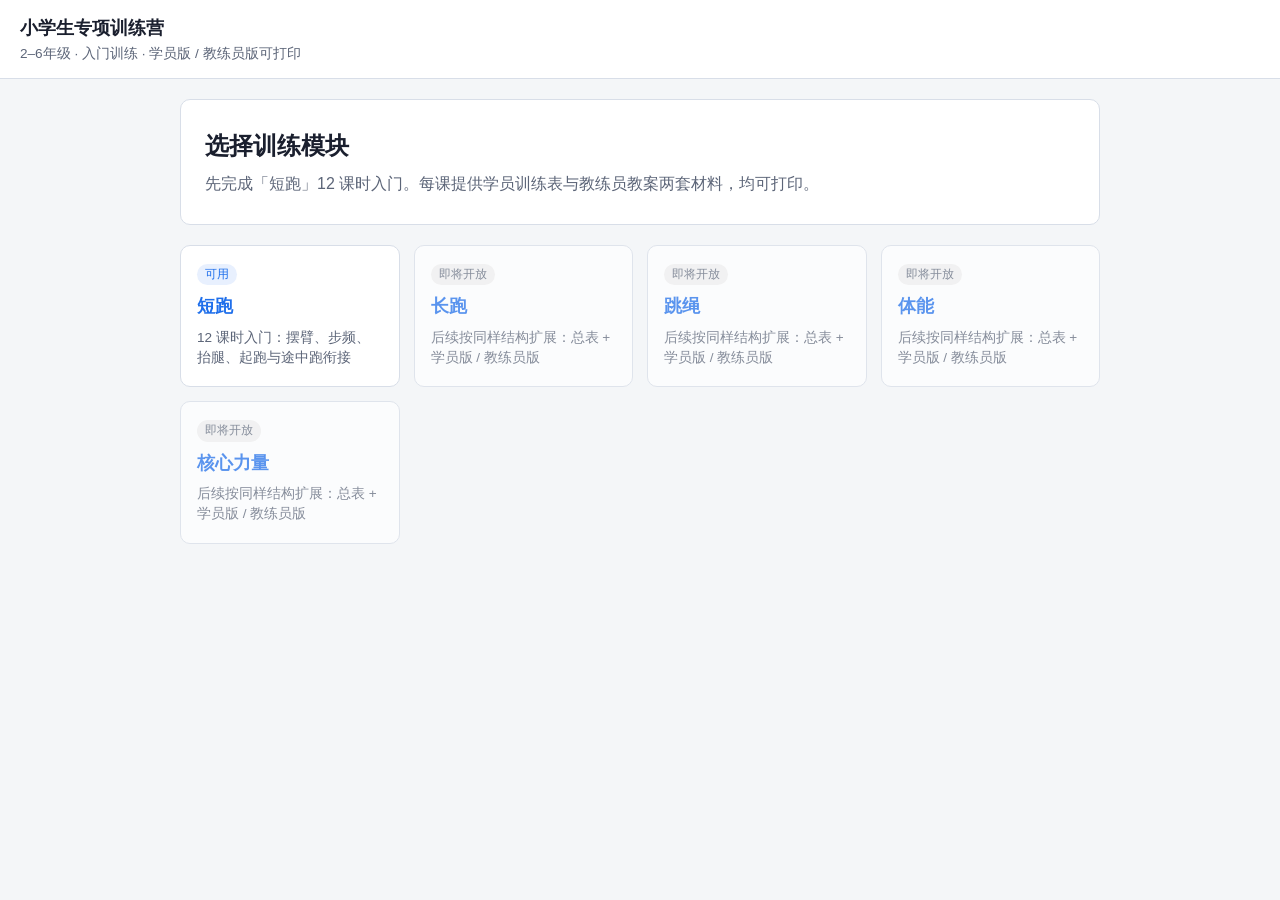
==== index.html @ 121a2a9d "Add elementary sprint training web app with student and coach sheets. Publishable static site: 12-le" ====
<!DOCTYPE html>
<html lang="zh-CN">
  <head>
    <meta charset="UTF-8" />
    <meta name="viewport" content="width=device-width, initial-scale=1" />
    <title>小学生专项训练营</title>
    <link rel="stylesheet" href="css/app.css" />
  </head>
  <body>
    <header class="app-header no-print">
      <div>
        <h1>小学生专项训练营</h1>
        <div class="sub">2–6年级 · 入门训练 · 学员版 / 教练员版可打印</div>
      </div>
    </header>

    <main class="container">
      <section class="hero">
        <h2>选择训练模块</h2>
        <p>
          先完成「短跑」12 课时入门。每课提供学员训练表与教练员教案两套材料，均可打印。
        </p>
      </section>

      <div class="module-grid">
        <a class="module-card" href="modules/sprint/index.html">
          <span class="badge">可用</span>
          <h3>短跑</h3>
          <p>12 课时入门：摆臂、步频、抬腿、起跑与途中跑衔接</p>
        </a>
        <a class="module-card disabled" href="modules/endurance/index.html">
          <span class="badge soon">即将开放</span>
          <h3>长跑</h3>
          <p>后续按同样结构扩展：总表 + 学员版 / 教练员版</p>
        </a>
        <a class="module-card disabled" href="modules/jump-rope/index.html">
          <span class="badge soon">即将开放</span>
          <h3>跳绳</h3>
          <p>后续按同样结构扩展：总表 + 学员版 / 教练员版</p>
        </a>
        <a class="module-card disabled" href="modules/fitness/index.html">
          <span class="badge soon">即将开放</span>
          <h3>体能</h3>
          <p>后续按同样结构扩展：总表 + 学员版 / 教练员版</p>
        </a>
        <a class="module-card disabled" href="modules/core/index.html">
          <span class="badge soon">即将开放</span>
          <h3>核心力量</h3>
          <p>后续按同样结构扩展：总表 + 学员版 / 教练员版</p>
        </a>
      </div>
    </main>
  </body>
</html>
---- css/app.css ----
/* 小学生专项训练营 · 公共样式 + 打印 */
:root {
  --bg: #f4f6f8;
  --surface: #ffffff;
  --text: #1a1f2e;
  --muted: #5c6578;
  --border: #d8dee8;
  --accent: #1f6feb;
  --accent-soft: #e8f0fe;
  --coach: #0f766e;
  --coach-soft: #e6f5f3;
  --danger: #b42318;
  --radius: 10px;
  --font: "Segoe UI", "PingFang SC", "Microsoft YaHei", sans-serif;
}

* {
  box-sizing: border-box;
}

html,
body {
  margin: 0;
  padding: 0;
  font-family: var(--font);
  color: var(--text);
  background: var(--bg);
  line-height: 1.5;
}

a {
  color: var(--accent);
  text-decoration: none;
}

a:hover {
  text-decoration: underline;
}

.no-print {
  /* toolbar / nav */
}

.app-header {
  background: var(--surface);
  border-bottom: 1px solid var(--border);
  padding: 14px 20px;
  display: flex;
  align-items: center;
  justify-content: space-between;
  gap: 12px;
  flex-wrap: wrap;
}

.app-header h1 {
  margin: 0;
  font-size: 1.15rem;
  font-weight: 650;
}

.app-header .sub {
  color: var(--muted);
  font-size: 0.85rem;
  margin-top: 2px;
}

.nav-links {
  display: flex;
  gap: 10px;
  flex-wrap: wrap;
  align-items: center;
}

.btn {
  display: inline-flex;
  align-items: center;
  justify-content: center;
  gap: 6px;
  border: 1px solid var(--border);
  background: var(--surface);
  color: var(--text);
  padding: 8px 14px;
  border-radius: 8px;
  font-size: 0.9rem;
  cursor: pointer;
  font-family: inherit;
}

.btn:hover {
  background: #f0f3f7;
  text-decoration: none;
}

.btn-primary {
  background: var(--accent);
  border-color: var(--accent);
  color: #fff;
}

.btn-primary:hover {
  background: #1858c7;
}

.btn-coach {
  background: var(--coach);
  border-color: var(--coach);
  color: #fff;
}

.btn-coach:hover {
  background: #0c5f59;
}

.btn-ghost {
  background: transparent;
}

.btn-danger {
  color: var(--danger);
  border-color: #f3c1bd;
}

.container {
  max-width: 960px;
  margin: 0 auto;
  padding: 20px;
}

.hero {
  background: var(--surface);
  border: 1px solid var(--border);
  border-radius: var(--radius);
  padding: 28px 24px;
  margin-bottom: 20px;
}

.hero h2 {
  margin: 0 0 8px;
  font-size: 1.5rem;
}

.hero p {
  margin: 0;
  color: var(--muted);
}

.module-grid {
  display: grid;
  grid-template-columns: repeat(auto-fill, minmax(180px, 1fr));
  gap: 14px;
}

.module-card {
  background: var(--surface);
  border: 1px solid var(--border);
  border-radius: var(--radius);
  padding: 18px 16px;
  display: flex;
  flex-direction: column;
  gap: 8px;
  min-height: 120px;
}

.module-card h3 {
  margin: 0;
  font-size: 1.1rem;
}

.module-card p {
  margin: 0;
  color: var(--muted);
  font-size: 0.85rem;
  flex: 1;
}

.module-card.disabled {
  opacity: 0.72;
}

.badge {
  display: inline-block;
  font-size: 0.72rem;
  padding: 2px 8px;
  border-radius: 999px;
  background: var(--accent-soft);
  color: var(--accent);
  width: fit-content;
}

.badge.soon {
  background: #f0f0f0;
  color: var(--muted);
}

.panel {
  background: var(--surface);
  border: 1px solid var(--border);
  border-radius: var(--radius);
  padding: 16px;
  margin-bottom: 16px;
}

.panel h3 {
  margin: 0 0 12px;
  font-size: 1.05rem;
  border-bottom: 1px solid var(--border);
  padding-bottom: 8px;
}

.toolbar {
  display: flex;
  flex-wrap: wrap;
  gap: 8px;
  margin-bottom: 16px;
  align-items: center;
}

.table-wrap {
  overflow-x: auto;
  background: var(--surface);
  border: 1px solid var(--border);
  border-radius: var(--radius);
}

table.plan-table {
  width: 100%;
  border-collapse: collapse;
  font-size: 0.92rem;
}

table.plan-table th,
table.plan-table td {
  border-bottom: 1px solid var(--border);
  padding: 10px 12px;
  text-align: left;
  vertical-align: top;
}

table.plan-table th {
  background: #f7f9fc;
  font-weight: 600;
}

table.plan-table tr:last-child td {
  border-bottom: none;
}

.actions {
  display: flex;
  gap: 8px;
  flex-wrap: wrap;
}

/* ===== Lesson sheets ===== */
.sheet {
  background: var(--surface);
  border: 1px solid var(--border);
  border-radius: var(--radius);
  padding: 20px 22px;
}

.sheet-title {
  text-align: center;
  margin: 0 0 4px;
  font-size: 1.25rem;
}

.sheet-meta {
  text-align: center;
  color: var(--muted);
  font-size: 0.88rem;
  margin-bottom: 16px;
}

.meta-grid {
  display: grid;
  grid-template-columns: repeat(3, 1fr);
  gap: 10px;
  margin-bottom: 16px;
}

.field label {
  display: block;
  font-size: 0.8rem;
  color: var(--muted);
  margin-bottom: 4px;
}

.field input,
.field textarea {
  width: 100%;
  border: 1px solid var(--border);
  border-radius: 6px;
  padding: 8px 10px;
  font: inherit;
  background: #fff;
}

.section {
  margin-bottom: 16px;
  border: 1px solid var(--border);
  border-radius: 8px;
  overflow: hidden;
}

.section-head {
  background: #f7f9fc;
  padding: 8px 12px;
  font-weight: 650;
  font-size: 0.95rem;
  border-bottom: 1px solid var(--border);
  display: flex;
  justify-content: space-between;
  align-items: center;
}

.section-head.coach {
  background: var(--coach-soft);
  color: var(--coach);
}

.section-body {
  padding: 12px;
}

.checklist {
  display: flex;
  flex-wrap: wrap;
  gap: 8px 14px;
  margin: 0;
  padding: 0;
  list-style: none;
}

.checklist li {
  font-size: 0.9rem;
}

.checklist label {
  display: inline-flex;
  align-items: center;
  gap: 6px;
  cursor: pointer;
}

.sub-label {
  font-size: 0.82rem;
  color: var(--muted);
  margin: 10px 0 6px;
  font-weight: 600;
}

.drill-row {
  border: 1px solid var(--border);
  border-radius: 8px;
  padding: 10px 12px;
  margin-bottom: 10px;
}

.drill-row.focus {
  border-color: #9db7f0;
  background: #f8fbff;
}

.drill-name {
  font-weight: 650;
  display: flex;
  align-items: center;
  gap: 8px;
  margin-bottom: 4px;
}

.tag-focus {
  font-size: 0.72rem;
  background: var(--accent);
  color: #fff;
  padding: 1px 7px;
  border-radius: 999px;
}

.drill-dose {
  font-size: 0.88rem;
  color: var(--muted);
}

.mastery {
  margin-top: 8px;
  display: flex;
  flex-wrap: wrap;
  gap: 10px 16px;
  align-items: center;
  font-size: 0.88rem;
}

.mastery span.label {
  font-weight: 600;
}

.sign-row {
  display: grid;
  grid-template-columns: 1fr 1fr;
  gap: 20px;
  margin-top: 18px;
  padding-top: 12px;
  border-top: 1px dashed var(--border);
}

.sign-box {
  min-height: 56px;
}

.sign-box .line {
  margin-top: 28px;
  border-bottom: 1px solid var(--text);
}

.muted {
  color: var(--muted);
}

.note {
  font-size: 0.85rem;
  color: var(--muted);
}

ul.plain {
  margin: 6px 0;
  padding-left: 1.2rem;
}

ul.plain li {
  margin-bottom: 4px;
}

.error-list {
  margin: 8px 0 0;
  padding: 0;
  list-style: none;
}

.error-list li {
  border-left: 3px solid #e2a39d;
  padding: 6px 10px;
  margin-bottom: 6px;
  background: #fff8f7;
  font-size: 0.88rem;
}

.coach-block {
  margin-bottom: 14px;
}

.coach-block h4 {
  margin: 0 0 6px;
  font-size: 0.95rem;
}

.obj-grid {
  display: grid;
  grid-template-columns: 1fr;
  gap: 6px;
  font-size: 0.9rem;
}

.placeholder-page {
  text-align: center;
  padding: 48px 20px;
}

.placeholder-page h2 {
  margin-top: 0;
}

@media (max-width: 720px) {
  .meta-grid,
  .sign-row {
    grid-template-columns: 1fr;
  }
}

/* ===== Print ===== */
@media print {
  @page {
    size: A4 portrait;
    margin: 12mm 12mm;
  }

  body {
    background: #fff;
    color: #000;
  }

  .no-print,
  .app-header .nav-links,
  .toolbar {
    display: none !important;
  }

  .app-header {
    border: none;
    padding: 0 0 8px;
  }

  .container {
    max-width: none;
    padding: 0;
  }

  .sheet,
  .panel,
  .table-wrap,
  .section,
  .drill-row {
    border-color: #999;
    box-shadow: none;
    break-inside: avoid;
  }

  .sheet {
    padding: 0;
    border: none;
  }

  .drill-row.focus {
    background: #fff;
  }

  .section-head {
    background: #eee !important;
    color: #000 !important;
    -webkit-print-color-adjust: exact;
    print-color-adjust: exact;
  }

  a {
    color: inherit;
    text-decoration: none;
  }

  .btn {
    display: none !important;
  }

  /* Student: aim for one page */
  body.role-student .sheet {
    font-size: 11pt;
  }

  body.role-student .section {
    margin-bottom: 8px;
  }

  body.role-student .section-body {
    padding: 8px;
  }

  body.role-coach .section {
    break-inside: avoid;
  }
}
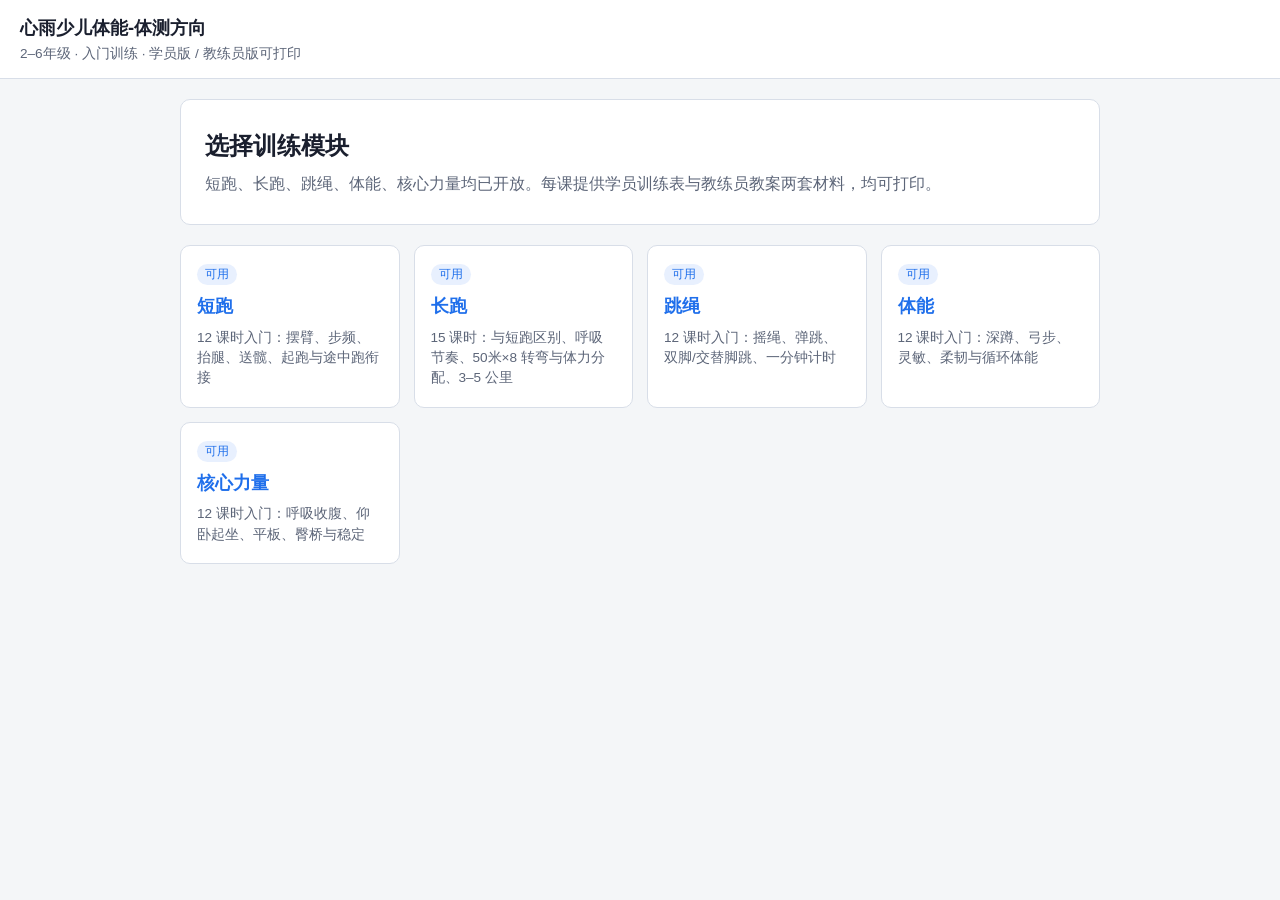
==== commit 7331b778: "Add jump-rope, fitness, core, and endurance modules with shared lesson runtime. Drop standing long j" ====
--- a/index.html
+++ b/index.html
@@ -3,13 +3,13 @@
   <head>
     <meta charset="UTF-8" />
     <meta name="viewport" content="width=device-width, initial-scale=1" />
-    <title>小学生专项训练营</title>
+    <title>心雨少儿体能-体测方向</title>
     <link rel="stylesheet" href="css/app.css" />
   </head>
   <body>
     <header class="app-header no-print">
       <div>
-        <h1>小学生专项训练营</h1>
+        <h1>心雨少儿体能-体测方向</h1>
         <div class="sub">2–6年级 · 入门训练 · 学员版 / 教练员版可打印</div>
       </div>
     </header>
@@ -18,7 +18,7 @@
       <section class="hero">
         <h2>选择训练模块</h2>
         <p>
-          先完成「短跑」12 课时入门。每课提供学员训练表与教练员教案两套材料，均可打印。
+          短跑、长跑、跳绳、体能、核心力量均已开放。每课提供学员训练表与教练员教案两套材料，均可打印。
         </p>
       </section>
 
@@ -26,27 +26,27 @@
         <a class="module-card" href="modules/sprint/index.html">
           <span class="badge">可用</span>
           <h3>短跑</h3>
-          <p>12 课时入门：摆臂、步频、抬腿、起跑与途中跑衔接</p>
+          <p>12 课时入门：摆臂、步频、抬腿、送髋、起跑与途中跑衔接</p>
         </a>
-        <a class="module-card disabled" href="modules/endurance/index.html">
-          <span class="badge soon">即将开放</span>
+        <a class="module-card" href="modules/endurance/index.html">
+          <span class="badge">可用</span>
           <h3>长跑</h3>
-          <p>后续按同样结构扩展：总表 + 学员版 / 教练员版</p>
+          <p>15 课时：与短跑区别、呼吸节奏、50米×8 转弯与体力分配、3–5 公里</p>
         </a>
-        <a class="module-card disabled" href="modules/jump-rope/index.html">
-          <span class="badge soon">即将开放</span>
+        <a class="module-card" href="modules/jump-rope/index.html">
+          <span class="badge">可用</span>
           <h3>跳绳</h3>
-          <p>后续按同样结构扩展：总表 + 学员版 / 教练员版</p>
+          <p>12 课时入门：摇绳、弹跳、双脚/交替脚跳、一分钟计时</p>
         </a>
-        <a class="module-card disabled" href="modules/fitness/index.html">
-          <span class="badge soon">即将开放</span>
+        <a class="module-card" href="modules/fitness/index.html">
+          <span class="badge">可用</span>
           <h3>体能</h3>
-          <p>后续按同样结构扩展：总表 + 学员版 / 教练员版</p>
+          <p>12 课时入门：深蹲、弓步、灵敏、柔韧与循环体能</p>
         </a>
-        <a class="module-card disabled" href="modules/core/index.html">
-          <span class="badge soon">即将开放</span>
+        <a class="module-card" href="modules/core/index.html">
+          <span class="badge">可用</span>
           <h3>核心力量</h3>
-          <p>后续按同样结构扩展：总表 + 学员版 / 教练员版</p>
+          <p>12 课时入门：呼吸收腹、仰卧起坐、平板、臀桥与稳定</p>
         </a>
       </div>
     </main>
--- a/css/app.css
+++ b/css/app.css
@@ -245,10 +245,24 @@
   border-bottom: none;
 }
 
+table.plan-table td.no-print {
+  white-space: nowrap;
+  width: 1%;
+}
+
 .actions {
   display: flex;
-  gap: 8px;
-  flex-wrap: wrap;
+  gap: 14px;
+  flex-wrap: nowrap;
+  white-space: nowrap;
+  align-items: center;
+}
+
+.actions .btn {
+  flex: none;
+  white-space: nowrap;
+  min-width: 4.5em;
+  justify-content: center;
 }
 
 /* ===== Lesson sheets ===== */
@@ -276,7 +290,63 @@
   display: grid;
   grid-template-columns: repeat(3, 1fr);
   gap: 10px;
+  margin-bottom: 10px;
+}
+
+.sheet-header-row {
+  display: flex;
+  align-items: flex-start;
+  justify-content: space-between;
+  gap: 20px;
   margin-bottom: 16px;
+}
+
+.sheet-header-left {
+  flex: 1;
+  min-width: 0;
+  display: flex;
+  flex-direction: column;
+  gap: 10px;
+}
+
+.datetime-stack {
+  display: flex;
+  flex-direction: row;
+  flex-wrap: wrap;
+  align-items: flex-start;
+  gap: 12px 20px;
+}
+
+.datetime-stack > .field {
+  flex: 0 1 auto;
+  min-width: 0;
+}
+
+.sheet-header-right {
+  flex: none;
+  width: 240px;
+}
+
+.meta-grid.time-range {
+  grid-template-columns: 1fr;
+  margin-bottom: 16px;
+}
+
+.time-range-fields {
+  display: flex;
+  align-items: center;
+  gap: 8px;
+  max-width: 360px;
+}
+
+.time-range-fields input[type="time"] {
+  flex: 1;
+  min-width: 0;
+}
+
+.time-range-fields .sep {
+  color: var(--muted);
+  flex: none;
 }
 
 .field label {
@@ -294,6 +364,142 @@
   padding: 8px 10px;
   font: inherit;
   background: #fff;
+}
+
+.field select {
+  width: 100%;
+  border: 1px solid var(--border);
+  border-radius: 6px;
+  padding: 8px 10px;
+  font: inherit;
+  background: #fff;
+}
+
+.student-picker {
+  position: relative;
+  display: flex;
+  align-items: stretch;
+  gap: 0;
+}
+
+.student-picker input#studentName {
+  flex: 1;
+  min-width: 0;
+  border-radius: 6px 0 0 6px;
+}
+
+.student-picker-toggle {
+  flex: none;
+  width: 40px;
+  border: 1px solid var(--border);
+  border-left: none;
+  border-radius: 0 6px 6px 0;
+  background: #f7f9fc;
+  color: var(--text);
+  cursor: pointer;
+  font-size: 0.95rem;
+  line-height: 1;
+}
+
+.student-picker-toggle:hover {
+  background: #eef2f7;
+}
+
+.student-picker-list {
+  position: absolute;
+  left: 0;
+  right: 0;
+  top: calc(100% + 4px);
+  z-index: 20;
+  margin: 0;
+  padding: 6px 0;
+  list-style: none;
+  max-height: 240px;
+  overflow-y: auto;
+  background: #fff;
+  border: 1px solid var(--border);
+  border-radius: 8px;
+  box-shadow: 0 8px 24px rgba(26, 31, 46, 0.12);
+}
+
+.student-picker-list[hidden] {
+  display: none !important;
+}
+
+.student-picker-item {
+  padding: 10px 14px;
+  cursor: pointer;
+  font-size: 0.95rem;
+}
+
+.student-picker-item:hover,
+.student-picker-item:focus {
+  background: var(--accent-soft);
+  outline: none;
+}
+
+.student-picker.is-open .student-picker-toggle {
+  background: #e8f0fe;
+}
+
+@media print {
+  .student-picker-toggle,
+  .student-picker-list {
+    display: none !important;
+  }
+
+  .student-picker input#studentName {
+    border-radius: 6px;
+  }
+}
+
+.exporting-image .student-picker-toggle,
+.exporting-image .student-picker-list {
+  display: none !important;
+}
+
+.field-coach .coach-qr-host {
+  margin-top: 10px;
+}
+
+.coach-card {
+  display: inline-flex;
+  flex-direction: column;
+  align-items: center;
+  gap: 8px;
+  padding: 0;
+  border: none;
+  border-radius: 0;
+  background: transparent;
+}
+
+.coach-qr-img {
+  width: 96px;
+  height: 96px;
+  object-fit: contain;
+  border: 1px solid var(--border);
+  border-radius: 6px;
+  background: #fff;
+  flex: none;
+}
+
+.coach-card-name {
+  font-size: 0.95rem;
+  font-weight: 650;
+  color: var(--text);
+  text-align: center;
+  line-height: 1.3;
+}
+
+/* 导出图片 / 打印预处理后的纯文本值 */
+.print-plain-value {
+  display: inline-block;
+  min-height: 1.4em;
+  font-size: 1rem;
+  line-height: 1.5;
+  color: var(--text);
+  border: none !important;
+  padding: 8px 0;
 }
 
 .section {
@@ -343,6 +549,37 @@
   cursor: pointer;
 }
 
+.tag-list {
+  display: flex;
+  flex-wrap: wrap;
+  gap: 8px;
+  margin: 0;
+  padding: 0;
+  list-style: none;
+}
+
+.tag-list li {
+  font-size: 0.88rem;
+  padding: 4px 10px;
+  border: 1px solid var(--border);
+  border-radius: 6px;
+  background: #f7f9fc;
+}
+
+.tag-list.ordered {
+  counter-reset: cardio;
+}
+
+.tag-list.ordered li {
+  counter-increment: cardio;
+}
+
+.tag-list.ordered li::before {
+  content: counter(cardio) ". ";
+  color: var(--muted);
+  font-weight: 600;
+}
+
 .sub-label {
   font-size: 0.82rem;
   color: var(--muted);
@@ -384,16 +621,72 @@
 }
 
 .mastery {
-  margin-top: 8px;
+  margin-top: 10px;
   display: flex;
   flex-wrap: wrap;
-  gap: 10px 16px;
-  align-items: center;
-  font-size: 0.88rem;
+  gap: 10px 14px;
+  align-items: center;
+  font-size: 0.95rem;
 }
 
 .mastery span.label {
   font-weight: 600;
+  margin-right: 4px;
+}
+
+.mastery-option {
+  display: inline-flex;
+  align-items: center;
+  justify-content: center;
+  min-width: 5.5em;
+  padding: 10px 16px;
+  border: 1px solid #d8dee8;
+  border-radius: 8px;
+  cursor: pointer;
+  font: inherit;
+  font-weight: 600;
+  user-select: none;
+  line-height: 1.2;
+  color: #1a1f2e;
+  background: #ffffff;
+  box-shadow: none;
+}
+
+.mastery-option:hover {
+  border-color: #b8c0cc;
+}
+
+.mastery-option.is-selected.mastery-none {
+  color: #c62828;
+  border-color: #c62828;
+  background: #ffebee;
+  box-shadow: inset 0 0 0 1px #c62828;
+}
+
+.mastery-option.is-selected.mastery-basic {
+  color: #c79100;
+  border-color: #f9a825;
+  background: #fffde7;
+  box-shadow: inset 0 0 0 1px #f9a825;
+}
+
+.mastery-option.is-selected.mastery-good {
+  color: #2e7d32;
+  border-color: #2e7d32;
+  background: #e8f5e9;
+  box-shadow: inset 0 0 0 1px #2e7d32;
+}
+
+.exporting-image .mastery-option {
+  -webkit-print-color-adjust: exact;
+  print-color-adjust: exact;
+}
+
+@media print {
+  .mastery-option {
+    -webkit-print-color-adjust: exact;
+    print-color-adjust: exact;
+  }
 }
 
 .sign-row {
@@ -471,39 +764,141 @@
   margin-top: 0;
 }
 
-@media (max-width: 720px) {
+@media screen and (max-width: 720px) {
   .meta-grid,
+  .meta-grid.time-range,
   .sign-row {
     grid-template-columns: 1fr;
   }
-}
-
-/* ===== Print ===== */
+
+  .sheet-header-row {
+    flex-direction: column;
+  }
+
+  .sheet-header-right {
+    width: 100%;
+  }
+
+  .datetime-stack {
+    flex-direction: column;
+  }
+}
+
+/* ===== 导出图片：保持屏幕自然版式，仅去掉交互控件观感 ===== */
+.exporting-image {
+  box-shadow: none !important;
+  background: #fff !important;
+}
+
+.exporting-image input:not([type="radio"]):not([type="checkbox"]),
+.exporting-image select,
+.exporting-image textarea {
+  border: none !important;
+  outline: none !important;
+  box-shadow: none !important;
+  background: transparent !important;
+  padding-left: 0 !important;
+  padding-right: 0 !important;
+  -webkit-appearance: none !important;
+  appearance: none !important;
+}
+
+.exporting-image .coach-card {
+  border: none !important;
+  background: transparent !important;
+  padding-left: 0 !important;
+}
+
+.exporting-image .coach-qr-img {
+  width: 120px !important;
+  height: 120px !important;
+  visibility: visible !important;
+  opacity: 1 !important;
+  display: inline-block !important;
+  flex: none !important;
+  -webkit-print-color-adjust: exact;
+  print-color-adjust: exact;
+}
+
+.exporting-image .field-coach select,
+.exporting-image select#coachId {
+  display: none !important;
+}
+
+.exporting-image .print-plain-value {
+  border: none !important;
+}
+
+.exporting-image .sheet-header-row {
+  justify-content: flex-start !important;
+  gap: 24px;
+  padding-right: 36px;
+}
+
+.exporting-image .sheet-header-right {
+  margin-right: 28px;
+}
+
+.exporting-image .datetime-stack {
+  display: flex !important;
+  flex-direction: row !important;
+  flex-wrap: nowrap !important;
+  align-items: flex-end !important;
+  gap: 16px 24px !important;
+}
+
+.exporting-image .sheet-header-left .print-plain-value {
+  font-size: 1.15rem !important;
+  font-weight: 700 !important;
+}
+
+/* ===== Print：A4 打印版式（与导出图片分开） ===== */
 @media print {
   @page {
     size: A4 portrait;
-    margin: 12mm 12mm;
-  }
-
+    margin: 10mm 12mm;
+  }
+
+  html,
   body {
-    background: #fff;
-    color: #000;
+    background: #fff !important;
+    color: #000 !important;
+    margin: 0 !important;
+    padding: 0 !important;
   }
 
   .no-print,
-  .app-header .nav-links,
-  .toolbar {
+  .app-header,
+  .toolbar,
+  .nav-links,
+  .btn,
+  .panel.no-print,
+  #hint-bar {
     display: none !important;
   }
 
-  .app-header {
-    border: none;
-    padding: 0 0 8px;
-  }
-
   .container {
-    max-width: none;
-    padding: 0;
+    max-width: none !important;
+    margin: 0 !important;
+    padding: 0 !important;
+  }
+
+  #lesson-root > *:not(#print-area),
+  main > *:not(#print-area):not(#lesson-root) {
+    display: none !important;
+  }
+
+  #print-area {
+    display: block !important;
+    position: static !important;
+    width: 100% !important;
+    max-width: none !important;
+    margin: 0 !important;
+    padding: 0 !important;
+    border: none !important;
+    background: #fff !important;
+    box-shadow: none !important;
+    border-radius: 0 !important;
   }
 
   .sheet,
@@ -511,18 +906,23 @@
   .table-wrap,
   .section,
   .drill-row {
-    border-color: #999;
-    box-shadow: none;
+    border-color: #999 !important;
+    box-shadow: none !important;
     break-inside: avoid;
   }
 
   .sheet {
-    padding: 0;
-    border: none;
+    padding: 0 !important;
+    border: none !important;
+  }
+
+  .table-wrap {
+    border: 1px solid #999 !important;
+    border-radius: 0 !important;
   }
 
   .drill-row.focus {
-    background: #fff;
+    background: #fff !important;
   }
 
   .section-head {
@@ -537,24 +937,152 @@
     text-decoration: none;
   }
 
-  .btn {
-    display: none !important;
-  }
-
-  /* Student: aim for one page */
+  body.role-student #print-area,
   body.role-student .sheet {
-    font-size: 11pt;
+    font-size: 10.5pt;
   }
 
   body.role-student .section {
-    margin-bottom: 8px;
+    margin-bottom: 6px;
   }
 
   body.role-student .section-body {
-    padding: 8px;
+    padding: 6px 8px;
+  }
+
+  body.role-student .sign-row {
+    margin-top: 10px;
+  }
+
+  body.role-student .sheet-header-row {
+    display: flex !important;
+    flex-direction: row !important;
+    align-items: flex-start !important;
+    justify-content: flex-start !important;
+    gap: 24px;
+    margin-bottom: 10px;
+    padding-right: 36px;
+  }
+
+  body.role-student .sheet-header-left {
+    flex: 1 1 auto !important;
+    min-width: 0;
+  }
+
+  body.role-student .sheet-header-right {
+    flex: 0 0 auto !important;
+    width: auto !important;
+    max-width: 140px;
+    margin-left: 0;
+    margin-right: 28px;
   }
 
   body.role-coach .section {
     break-inside: avoid;
   }
-}
+
+  #print-area .sheet-header-row {
+    display: flex !important;
+    flex-direction: row !important;
+    align-items: flex-start !important;
+    justify-content: flex-start !important;
+    gap: 24px;
+    padding-right: 36px;
+  }
+
+  #print-area .sheet-header-left {
+    flex: 1 1 auto !important;
+  }
+
+  #print-area .sheet-header-right {
+    flex: 0 0 auto !important;
+    width: auto !important;
+    margin-right: 28px;
+  }
+
+  #print-area .datetime-stack,
+  body.role-student .datetime-stack {
+    display: flex !important;
+    flex-direction: row !important;
+    flex-wrap: nowrap !important;
+    align-items: flex-end !important;
+    gap: 16px 24px !important;
+  }
+
+  #print-area .datetime-stack > .field {
+    flex: 0 0 auto !important;
+  }
+
+  /* 学员姓名 / 日期 / 时间：加大加粗 */
+  #print-area .sheet-header-left .print-plain-value,
+  #print-area .sheet-header-left input,
+  #print-area .sheet-header-left .time-range-fields .sep {
+    font-size: 12.5pt !important;
+    font-weight: 700 !important;
+  }
+
+  #print-area input:not([type="radio"]):not([type="checkbox"]),
+  #print-area select,
+  #print-area textarea {
+    border: none !important;
+    outline: none !important;
+    box-shadow: none !important;
+    background: transparent !important;
+    padding-left: 0 !important;
+    padding-right: 0 !important;
+    -webkit-appearance: none !important;
+    appearance: none !important;
+  }
+
+  #print-area .field-coach select,
+  #print-area select#coachId {
+    display: none !important;
+  }
+
+  #print-area .coach-card {
+    border: none !important;
+    padding: 0 !important;
+    background: transparent !important;
+    gap: 10px;
+  }
+
+  #print-area .coach-qr-img {
+    display: inline-block !important;
+    visibility: visible !important;
+    width: 120px !important;
+    height: 120px !important;
+    -webkit-print-color-adjust: exact !important;
+    print-color-adjust: exact !important;
+  }
+
+  #print-area .print-plain-value {
+    border: none !important;
+  }
+
+  body[data-page="module-index"] .no-print,
+  body[data-page="module-index"] th.no-print,
+  body[data-page="module-index"] td.no-print,
+  body[data-page="module-index"] .actions,
+  body[data-page="sprint-index"] .no-print,
+  body[data-page="sprint-index"] th.no-print,
+  body[data-page="sprint-index"] td.no-print,
+  body[data-page="sprint-index"] .actions,
+  body[data-page="endurance-index"] .no-print,
+  body[data-page="endurance-index"] th.no-print,
+  body[data-page="endurance-index"] td.no-print,
+  body[data-page="endurance-index"] .actions,
+  body[data-page="jump-rope-index"] .no-print,
+  body[data-page="jump-rope-index"] th.no-print,
+  body[data-page="jump-rope-index"] td.no-print,
+  body[data-page="jump-rope-index"] .actions,
+  body[data-page="fitness-index"] .no-print,
+  body[data-page="fitness-index"] th.no-print,
+  body[data-page="fitness-index"] td.no-print,
+  body[data-page="fitness-index"] .actions,
+  body[data-page="core-index"] .no-print,
+  body[data-page="core-index"] th.no-print,
+  body[data-page="core-index"] td.no-print,
+  body[data-page="core-index"] .actions {
+    display: none !important;
+  }
+}
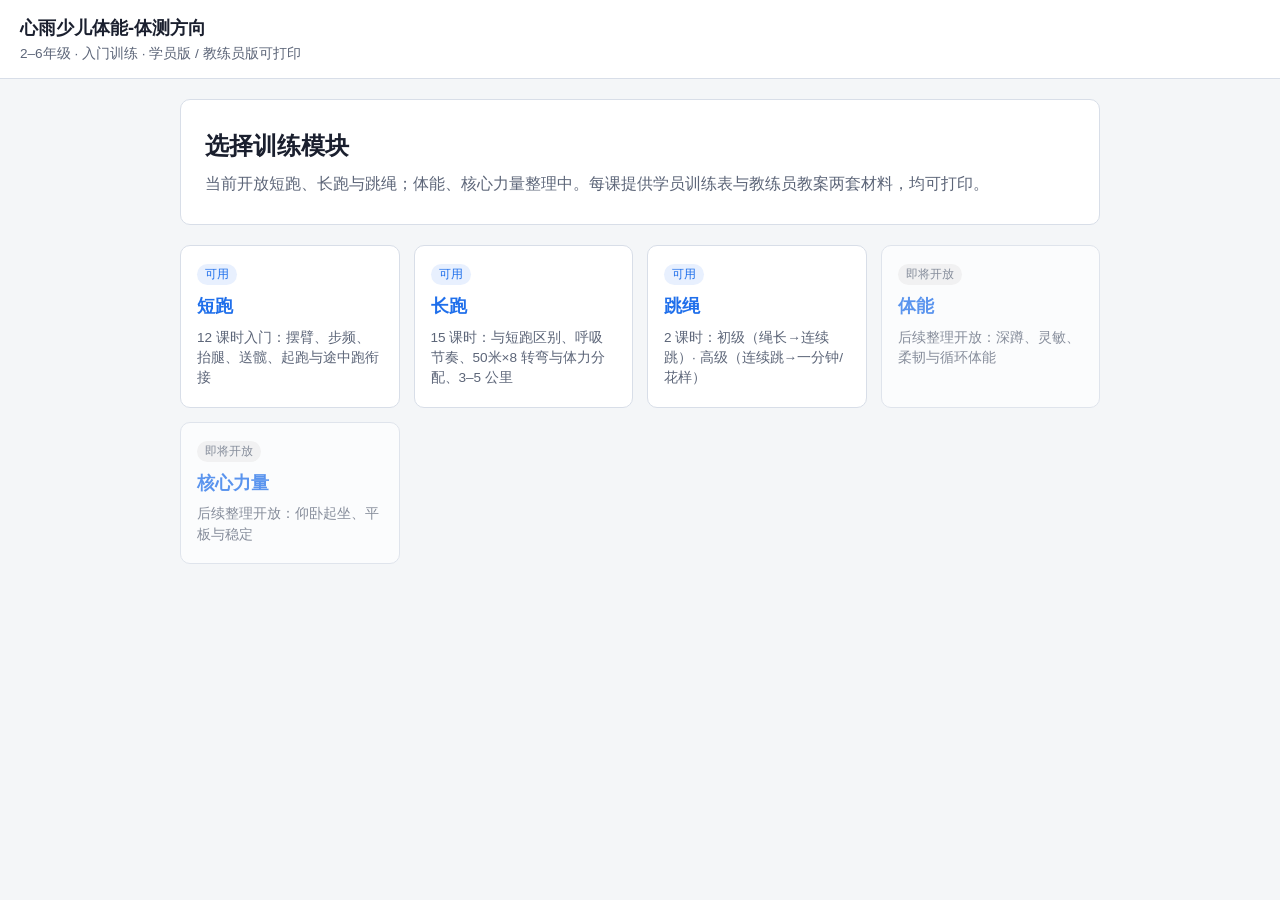
==== commit 1d783b32: "Restructure jump-rope into beginner and advanced lessons and open it on the home page. Keep fitness " ====
--- a/index.html
+++ b/index.html
@@ -18,7 +18,7 @@
       <section class="hero">
         <h2>选择训练模块</h2>
         <p>
-          短跑、长跑、跳绳、体能、核心力量均已开放。每课提供学员训练表与教练员教案两套材料，均可打印。
+          当前开放短跑、长跑与跳绳；体能、核心力量整理中。每课提供学员训练表与教练员教案两套材料，均可打印。
         </p>
       </section>
 
@@ -36,17 +36,17 @@
         <a class="module-card" href="modules/jump-rope/index.html">
           <span class="badge">可用</span>
           <h3>跳绳</h3>
-          <p>12 课时入门：摇绳、弹跳、双脚/交替脚跳、一分钟计时</p>
+          <p>2 课时：初级（绳长→连续跳）· 高级（连续跳→一分钟/花样）</p>
         </a>
-        <a class="module-card" href="modules/fitness/index.html">
-          <span class="badge">可用</span>
+        <a class="module-card disabled" href="modules/fitness/index.html" aria-disabled="true" tabindex="-1">
+          <span class="badge soon">即将开放</span>
           <h3>体能</h3>
-          <p>12 课时入门：深蹲、弓步、灵敏、柔韧与循环体能</p>
+          <p>后续整理开放：深蹲、灵敏、柔韧与循环体能</p>
         </a>
-        <a class="module-card" href="modules/core/index.html">
-          <span class="badge">可用</span>
+        <a class="module-card disabled" href="modules/core/index.html" aria-disabled="true" tabindex="-1">
+          <span class="badge soon">即将开放</span>
           <h3>核心力量</h3>
-          <p>12 课时入门：呼吸收腹、仰卧起坐、平板、臀桥与稳定</p>
+          <p>后续整理开放：仰卧起坐、平板与稳定</p>
         </a>
       </div>
     </main>
--- a/css/app.css
+++ b/css/app.css
@@ -175,6 +175,8 @@
 
 .module-card.disabled {
   opacity: 0.72;
+  pointer-events: none;
+  cursor: not-allowed;
 }
 
 .badge {
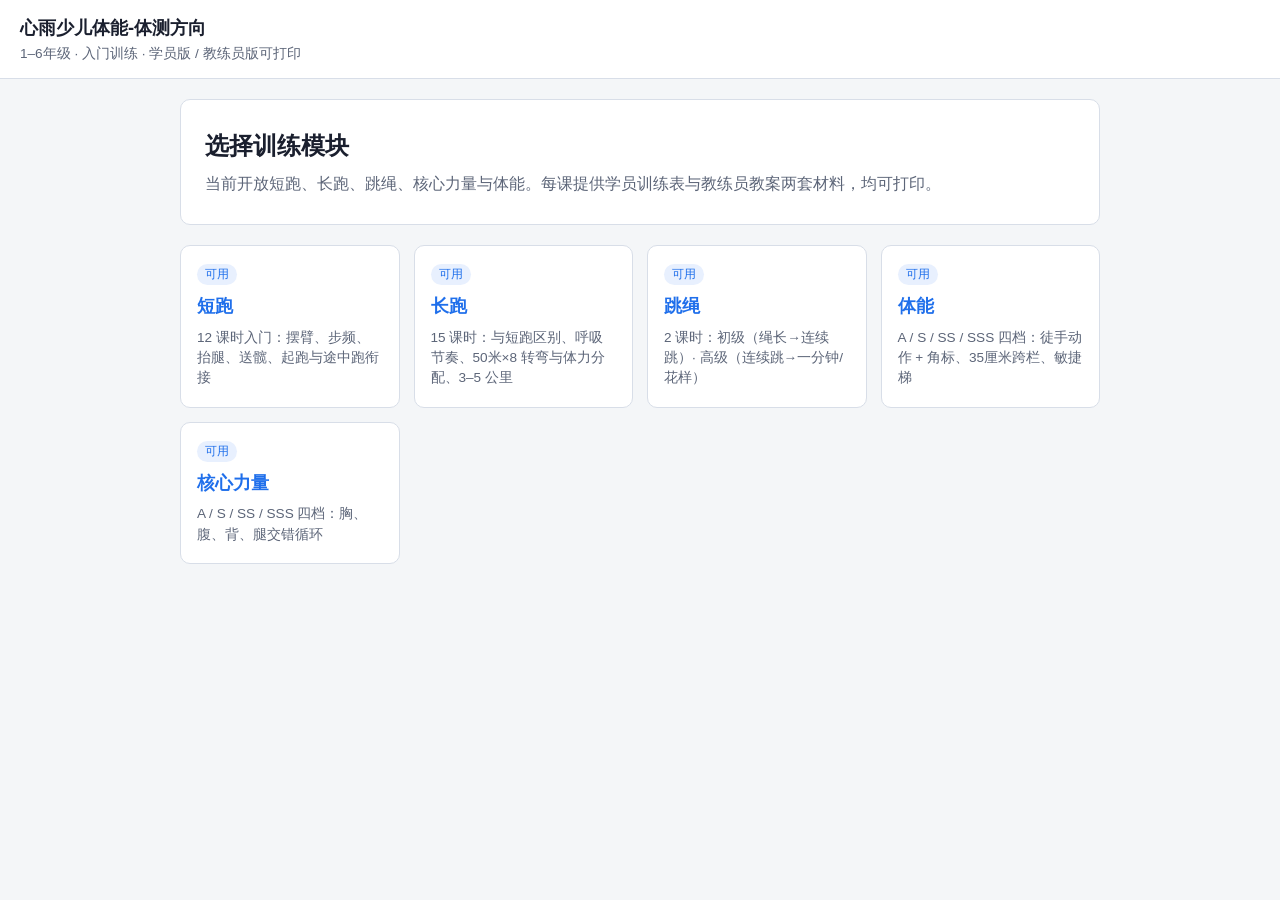
==== commit ad49f1c6: "Open fitness and core-strength as A/S/SS/SSS modules on the home page. EOF  Co-authored-by: Cursor <" ====
--- a/index.html
+++ b/index.html
@@ -10,7 +10,7 @@
     <header class="app-header no-print">
       <div>
         <h1>心雨少儿体能-体测方向</h1>
-        <div class="sub">2–6年级 · 入门训练 · 学员版 / 教练员版可打印</div>
+        <div class="sub">1–6年级 · 入门训练 · 学员版 / 教练员版可打印</div>
       </div>
     </header>
 
@@ -18,7 +18,7 @@
       <section class="hero">
         <h2>选择训练模块</h2>
         <p>
-          当前开放短跑、长跑与跳绳；体能、核心力量整理中。每课提供学员训练表与教练员教案两套材料，均可打印。
+          当前开放短跑、长跑、跳绳、核心力量与体能。每课提供学员训练表与教练员教案两套材料，均可打印。
         </p>
       </section>
 
@@ -38,15 +38,15 @@
           <h3>跳绳</h3>
           <p>2 课时：初级（绳长→连续跳）· 高级（连续跳→一分钟/花样）</p>
         </a>
-        <a class="module-card disabled" href="modules/fitness/index.html" aria-disabled="true" tabindex="-1">
-          <span class="badge soon">即将开放</span>
+        <a class="module-card" href="modules/fitness/index.html">
+          <span class="badge">可用</span>
           <h3>体能</h3>
-          <p>后续整理开放：深蹲、灵敏、柔韧与循环体能</p>
+          <p>A / S / SS / SSS 四档：徒手动作 + 角标、35厘米跨栏、敏捷梯</p>
         </a>
-        <a class="module-card disabled" href="modules/core/index.html" aria-disabled="true" tabindex="-1">
-          <span class="badge soon">即将开放</span>
+        <a class="module-card" href="modules/core/index.html">
+          <span class="badge">可用</span>
           <h3>核心力量</h3>
-          <p>后续整理开放：仰卧起坐、平板与稳定</p>
+          <p>A / S / SS / SSS 四档：胸、腹、背、腿交错循环</p>
         </a>
       </div>
     </main>
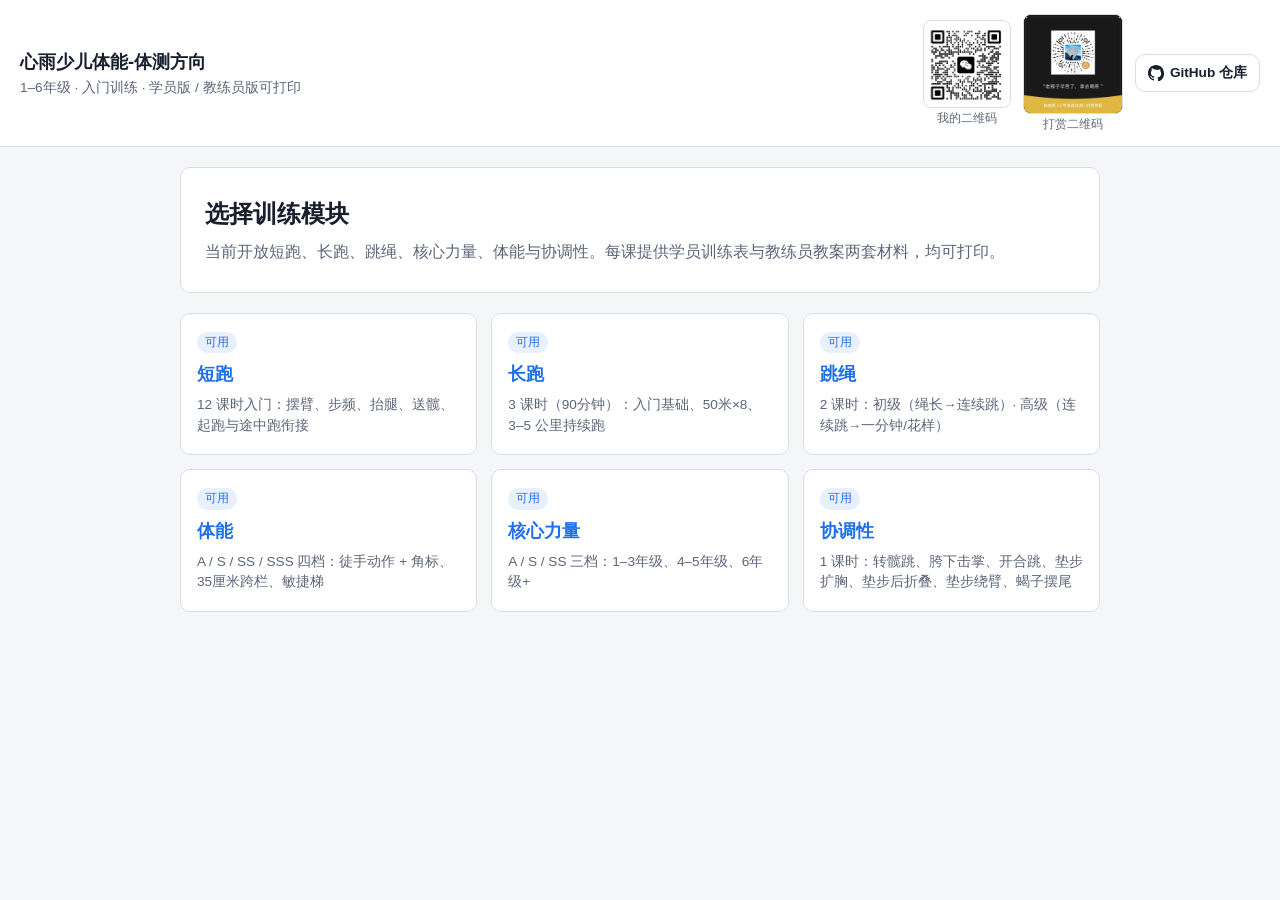
==== commit c1ce0bf3: "优化 核心力量训练、协调性训练" ====
--- a/index.html
+++ b/index.html
@@ -4,7 +4,7 @@
     <meta charset="UTF-8" />
     <meta name="viewport" content="width=device-width, initial-scale=1" />
     <title>心雨少儿体能-体测方向</title>
-    <link rel="stylesheet" href="css/app.css" />
+    <link rel="stylesheet" href="css/app.css?v=13" />
   </head>
   <body>
     <header class="app-header no-print">
@@ -12,13 +12,37 @@
         <h1>心雨少儿体能-体测方向</h1>
         <div class="sub">1–6年级 · 入门训练 · 学员版 / 教练员版可打印</div>
       </div>
+      <div class="header-aside">
+        <figure class="header-qr">
+          <img src="assets/readme/author-qr.jpg" alt="作者微信二维码" />
+          <figcaption>我的二维码</figcaption>
+        </figure>
+        <figure class="header-qr donate">
+          <img src="assets/readme/donate-qr.jpg" alt="打赏二维码" />
+          <figcaption>打赏二维码</figcaption>
+        </figure>
+        <a
+          class="header-github"
+          href="https://github.com/XiaoyYuChen/TrainHub"
+          target="_blank"
+          rel="noopener noreferrer"
+        >
+          <svg viewBox="0 0 16 16" aria-hidden="true">
+            <path
+              fill="currentColor"
+              d="M8 0C3.58 0 0 3.58 0 8c0 3.54 2.29 6.53 5.47 7.59.4.07.55-.17.55-.38 0-.19-.01-.82-.01-1.49-2.01.37-2.53-.49-2.69-.94-.09-.23-.48-.94-.82-1.13-.28-.15-.68-.52-.01-.53.63-.01 1.08.58 1.23.82.72 1.21 1.87.87 2.33.66.07-.52.28-.87.51-1.07-1.78-.2-3.64-.89-3.64-3.95 0-.87.31-1.59.82-2.15-.08-.2-.36-1.02.08-2.12 0 0 .67-.21 2.2.82A7.65 7.65 0 0 1 8 4.77c.68.003 1.36.092 2 .27 1.53-1.04 2.2-.82 2.2-.82.44 1.1.16 1.92.08 2.12.51.56.82 1.27.82 2.15 0 3.07-1.87 3.75-3.65 3.95.29.25.54.73.54 1.48 0 1.07-.01 1.93-.01 2.2 0 .21.15.46.55.38A8.013 8.013 0 0 0 16 8c0-4.42-3.58-8-8-8z"
+            />
+          </svg>
+          GitHub 仓库
+        </a>
+      </div>
     </header>
 
     <main class="container">
       <section class="hero">
         <h2>选择训练模块</h2>
         <p>
-          当前开放短跑、长跑、跳绳、核心力量与体能。每课提供学员训练表与教练员教案两套材料，均可打印。
+          当前开放短跑、长跑、跳绳、核心力量、体能与协调性。每课提供学员训练表与教练员教案两套材料，均可打印。
         </p>
       </section>
 
@@ -31,7 +55,7 @@
         <a class="module-card" href="modules/endurance/index.html">
           <span class="badge">可用</span>
           <h3>长跑</h3>
-          <p>15 课时：与短跑区别、呼吸节奏、50米×8 转弯与体力分配、3–5 公里</p>
+          <p>3 课时（90分钟）：入门基础、50米×8、3–5 公里持续跑</p>
         </a>
         <a class="module-card" href="modules/jump-rope/index.html">
           <span class="badge">可用</span>
@@ -46,7 +70,12 @@
         <a class="module-card" href="modules/core/index.html">
           <span class="badge">可用</span>
           <h3>核心力量</h3>
-          <p>A / S / SS / SSS 四档：胸、腹、背、腿交错循环</p>
+          <p>A / S / SS 三档：1–3年级、4–5年级、6年级+</p>
+        </a>
+        <a class="module-card" href="modules/coordination/index.html">
+          <span class="badge">可用</span>
+          <h3>协调性</h3>
+          <p>1 课时：转髋跳、胯下击掌、开合跳、垫步扩胸、垫步后折叠、垫步绕臂、蝎子摆尾</p>
         </a>
       </div>
     </main>
--- a/css/app.css
+++ b/css/app.css
@@ -71,6 +71,76 @@
   align-items: center;
 }
 
+.header-right {
+  display: flex;
+  align-items: center;
+  gap: 16px;
+  flex-wrap: wrap;
+  margin-left: auto;
+}
+
+.header-aside {
+  display: flex;
+  align-items: center;
+  gap: 12px;
+  flex-wrap: wrap;
+}
+
+.header-qr {
+  margin: 0;
+  display: flex;
+  flex-direction: column;
+  align-items: center;
+  gap: 4px;
+}
+
+.header-qr img {
+  width: 88px;
+  height: 88px;
+  object-fit: contain;
+  border: 1px solid var(--border);
+  border-radius: 8px;
+  background: #fff;
+}
+
+.header-qr.donate img {
+  width: 100px;
+  height: 100px;
+  background: #111;
+}
+
+.header-qr figcaption {
+  font-size: 0.72rem;
+  color: var(--muted);
+  line-height: 1.2;
+}
+
+.header-github {
+  display: inline-flex;
+  align-items: center;
+  gap: 6px;
+  font-size: 0.85rem;
+  font-weight: 600;
+  padding: 8px 12px;
+  border: 1px solid var(--border);
+  border-radius: var(--radius);
+  background: var(--surface);
+  color: var(--text);
+  white-space: nowrap;
+}
+
+.header-github:hover {
+  text-decoration: none;
+  background: var(--accent-soft);
+  color: var(--accent);
+}
+
+.header-github svg {
+  width: 16px;
+  height: 16px;
+  flex-shrink: 0;
+}
+
 .btn {
   display: inline-flex;
   align-items: center;
@@ -146,7 +216,7 @@
 
 .module-grid {
   display: grid;
-  grid-template-columns: repeat(auto-fill, minmax(180px, 1fr));
+  grid-template-columns: repeat(3, 1fr);
   gap: 14px;
 }
 
@@ -767,6 +837,10 @@
 }
 
 @media screen and (max-width: 720px) {
+  .module-grid {
+    grid-template-columns: 1fr;
+  }
+
   .meta-grid,
   .meta-grid.time-range,
   .sign-row {
@@ -783,6 +857,12 @@
 
   .datetime-stack {
     flex-direction: column;
+  }
+
+  .header-qr img,
+  .header-qr.donate img {
+    width: 72px;
+    height: 72px;
   }
 }
 
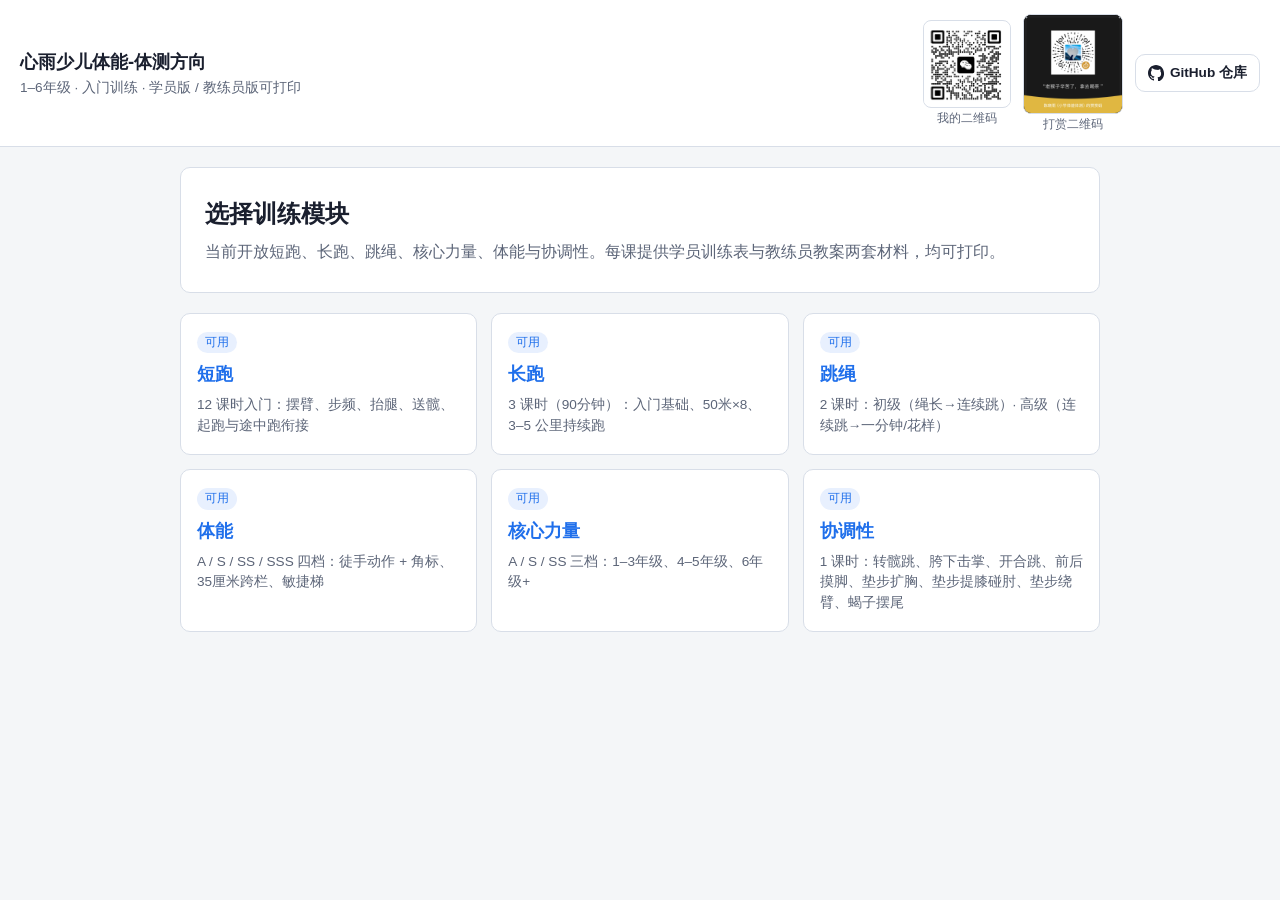
==== commit 1e177686: "核心力量平板按秒递进，跳绳专项去掉重点标记。 Co-authored-by: Cursor <cursoragent@cursor.com>" ====
--- a/index.html
+++ b/index.html
@@ -75,7 +75,7 @@
         <a class="module-card" href="modules/coordination/index.html">
           <span class="badge">可用</span>
           <h3>协调性</h3>
-          <p>1 课时：转髋跳、胯下击掌、开合跳、垫步扩胸、垫步后折叠、垫步绕臂、蝎子摆尾</p>
+          <p>1 课时：转髋跳、胯下击掌、开合跳、前后摸脚、垫步扩胸、垫步提膝碰肘、垫步绕臂、蝎子摆尾</p>
         </a>
       </div>
     </main>
